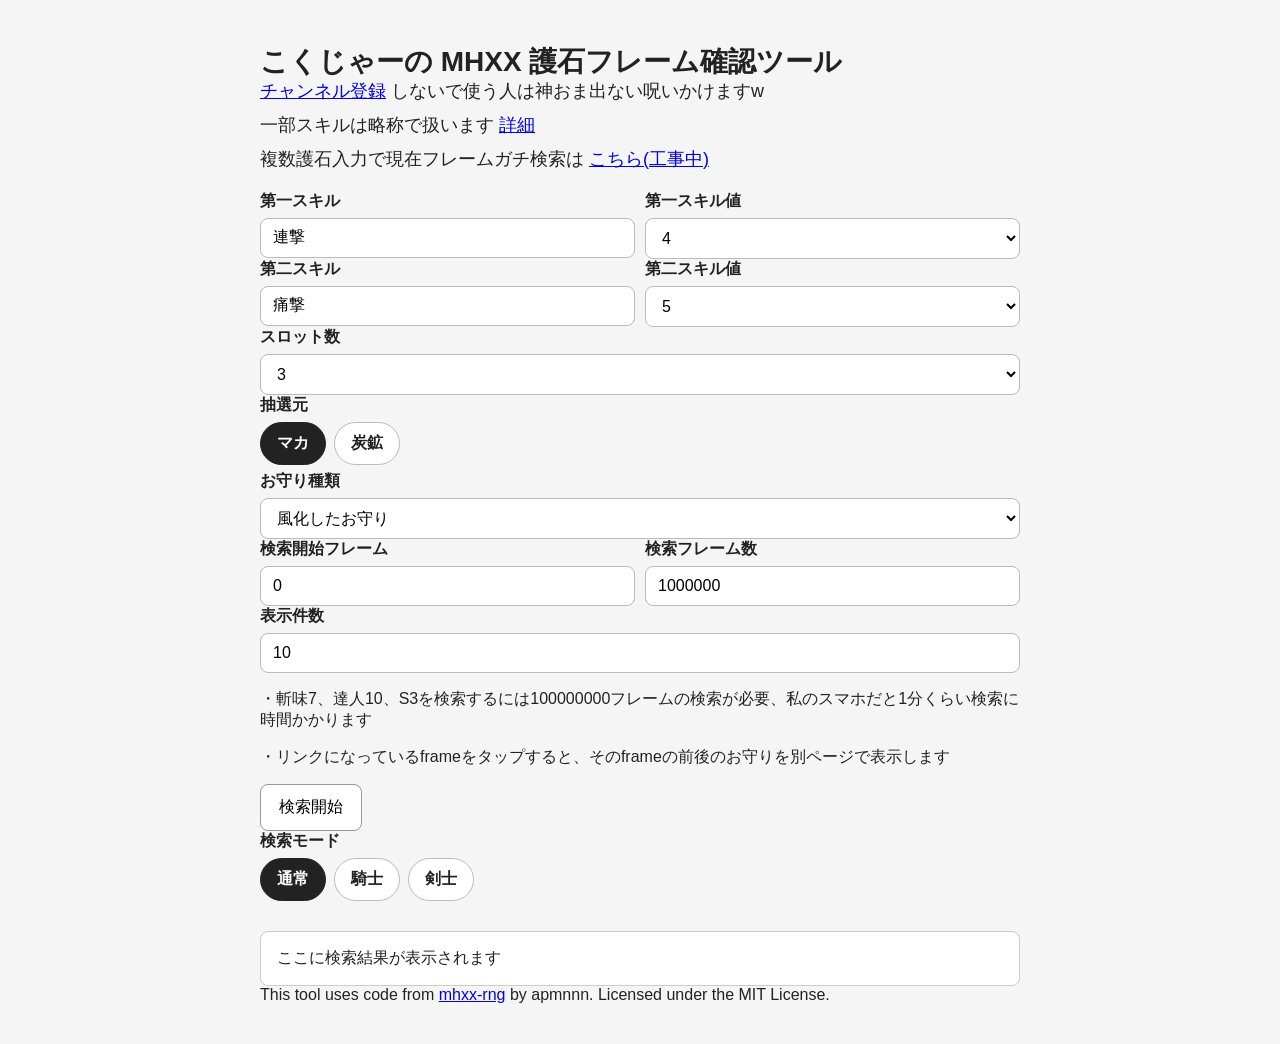
==== index.html @ 11c122ae "Update index.html" ====
<!DOCTYPE html>
<html lang="ja">
<head>
  <!-- Google tag (gtag.js) -->
  <script async src="https://www.googletagmanager.com/gtag/js?id=G-M4K89HTWXB"></script>
  <script>
    window.dataLayer = window.dataLayer || [];
    function gtag(){dataLayer.push(arguments);}
    gtag('js', new Date());

    gtag('config', 'G-M4K89HTWXB');
  </script>
  
  <meta charset="UTF-8">
  <meta name="viewport" content="width=device-width, initial-scale=1.0">
  <title>MHXX Charm Tool</title>
  <link rel="stylesheet" href="style.css">
</head>
<body>
  <main class="container">
    <h1>こくじゃーの MHXX 護石フレーム確認ツール</h1>
    <h2>
      <a href="https://www.youtube.com/@%E3%81%93%E3%81%8F%E3%81%98%E3%82%83%E3%83%BC" target="_blank">チャンネル登録</a>
      しないで使う人は神おま出ない呪いかけますw
    </h2>
    <h2>
      一部スキルは略称で扱います
      <a href="skills.html" target="_blank">詳細</a>
    </h2>

    <h2>
      複数護石入力で現在フレームガチ検索は
      <a href="multi.html" target="_blank">こちら(工事中)</a>
    </h2>
    
    <div class="row">
      <div class="form-group">
        <label for="skill1">第一スキル</label>
        <input type="text" id="skill1" list="skillList" value="連撃">
      </div>

      <div class="form-group">
        <label for="skill1Value">第一スキル値</label>
        <select id="skill1Value">
          <option value="">選択してください</option>
          <option value="0">0</option>
          <option value="1">1</option>
          <option value="2">2</option>
          <option value="3">3</option>
          <option value="4" selected>4</option>
          <option value="5">5</option>
          <option value="6">6</option>
          <option value="7">7</option>
          <option value="8">8</option>
          <option value="9">9</option>
          <option value="10">10</option>
          <option value="11">11</option>
          <option value="12">12</option>
          <option value="13">13</option>
          <option value="14">14</option>
          <option value="15">15</option>
        </select>
      </div>
    </div>

    <div class="row">
      <div class="form-group">
        <label for="skill2">第二スキル</label>
        <input type="text" id="skill2" list="skillList" value="痛撃">
      </div>

      <div class="form-group">
        <label for="skill2Value">第二スキル値</label>
        <select id="skill2Value">
          <option value="">選択してください</option>
          <option value="0">0</option>
          <option value="1">1</option>
          <option value="2">2</option>
          <option value="3">3</option>
          <option value="4">4</option>
          <option value="5" selected>5</option>
          <option value="6">6</option>
          <option value="7">7</option>
          <option value="8">8</option>
          <option value="9">9</option>
          <option value="10">10</option>
          <option value="11">11</option>
          <option value="12">12</option>
          <option value="13">13</option>
          <option value="14">14</option>
          <option value="15">15</option>
        </select>
      </div>
    </div>

    <div class="form-group">
      <label for="slot">スロット数</label>
      <select id="slot">
        <option value="0">0</option>
        <option value="1">1</option>
        <option value="2">2</option>
        <option value="3" selected>3</option>
      </select>
    </div>
    
    <div class="form-group">
      <label>抽選元</label>
      <div class="toggle-group">
        <input type="radio" id="originMaka" name="originType" value="マカ" checked>
        <label for="originMaka" class="toggle-option">マカ</label>
    
        <input type="radio" id="originTankou" name="originType" value="炭鉱">
        <label for="originTankou" class="toggle-option">炭鉱</label>
      </div>
    </div>

    <div class="form-group">
      <label for="charmKind">お守り種類</label>
    
      <select id="charmKind">
        <option value="blue" selected>風化したお守り</option>
        <option value="red">古びたお守り(動作確認してないw)</option>
        <option value="yellow">光るお守り(動かないw)</option>
        <option value="white">なぞのお守り(動かないw)</option>
      </select>
    </div>
    
    <div class="row">
      <div class="form-group">
        <label for="startFrame">検索開始フレーム</label>
        <input type="number" id="startFrame" value="0" min="0" step="1">
      </div>
      <div class="form-group">
        <label for="maxFrames">検索フレーム数</label>
        <input type="number" id="maxFrames" value="1000000" min="1" step="1000">
      </div>
    </div>

    <div class="form-group">
      <label for="displayLimit">表示件数</label>
      <input type="number" id="displayLimit" value="10" min="1" step="1">
    </div>

    <p>・斬味7、達人10、S3を検索するには100000000フレームの検索が必要、私のスマホだと1分くらい検索に時間かかります</p>
    <p>・リンクになっているframeをタップすると、そのframeの前後のお守りを別ページで表示します</p>
    
    <button id="checkButton">検索開始</button>
    
    <div class="form-group">
      <label>検索モード</label>
    
      <div class="toggle-group">
        <input type="radio" id="modeSearch" name="displayMode" value="search" checked>
        <label for="modeSearch" class="toggle-option">通常</label>

        <input type="radio" id="mode-kokujar1" name="displayMode" value="kokujar1">
        <label for="mode-kokujar1" class="toggle-option">騎士</label>
      
        <input type="radio" id="mode-kokujar2" name="displayMode" value="kokujar2">
        <label for="mode-kokujar2" class="toggle-option">剣士</label>
        
      </div>
    </div>
    
    <div class="form-group" id="kokujarSkillArea">
      <label>
        特殊検索スキル
        <a href="special-search-help.html" target="_blank">使い方</a>
      </label>
    
      <div id="kokujarSkillButtons" class="skill-button-group">
        <button type="button" class="skill-toggle active" data-skill="斬味">斬味</button>
        <button type="button" class="skill-toggle active" data-skill="痛撃">痛撃</button>
        <button type="button" class="skill-toggle active" data-skill="連撃">連撃</button>
        <button type="button" class="skill-toggle active" data-skill="達人">達人</button>
        <button type="button" class="skill-toggle active" data-skill="攻撃">攻撃</button>
        <button type="button" class="skill-toggle active" data-skill="会心">会心</button>
        <button type="button" class="skill-toggle active" data-skill="闘魂">闘魂</button>
        <button type="button" class="skill-toggle" data-skill="納刀">納刀</button>
        <button type="button" class="skill-toggle" data-skill="炎熱">炎熱</button>
        <button type="button" class="skill-toggle" data-skill="納研">納研</button>
        <button type="button" class="skill-toggle" data-skill="根性">根性</button>
        <button type="button" class="skill-toggle" data-skill="研師">研師</button>
      </div>
    </div>
    

    
    <div id="searchStatus" class="search-status"></div>
    
    <div id="result" class="result-box">ここに検索結果が表示されます</div>
    <datalist id="skillList"></datalist>

    <footer>
      This tool uses code from
      <a href="https://github.com/apmnnn/mhxx-rng">mhxx-rng</a>
      by apmnnn.
      Licensed under the MIT License.
    </footer>
  </main>

  <script src="script.js"></script>
</body>
</html>
---- style.css ----
body {
  font-family: sans-serif;
  margin: 0;
  background: #f5f5f5;
  color: #222;
}

.container {
  max-width: 760px;
  margin: 0 auto;
  padding: 24px 16px 40px;
}

h1 {
  font-size: 28px;
  margin-bottom: 8px;
}

h2 {
  font-size: 18px;
  font-weight: normal;
  margin-top: -10px;
  margin-bottom: 20px;
}

.description {
  color: #666;
  margin-bottom: 24px;
}

.row {
  display: flex;
  gap: 10px;
}
.row .form-group {
  flex: 1;
}

label {
  display: block;
  font-weight: bold;
  margin-bottom: 6px;
}

input,
select,
button {
  box-sizing: border-box;
  font-size: 16px;
}

input,
select {
  width: 100%;
  padding: 10px 12px;
  border: 1px solid #bbb;
  border-radius: 8px;
  background: #fff;
}

button {
  padding: 12px 18px;
  border: 1px solid #999;
  border-radius: 8px;
  background: #fff;
  cursor: pointer;
}

button:hover {
  background: #f0f0f0;
}

.result-box {
  margin-top: 24px;
  padding: 16px;
  border: 1px solid #ccc;
  border-radius: 8px;
  background: #fff;
  white-space: normal;
  word-break: break-word;
}

.form-group input,
.form-group select {
  width: 100%;
  box-sizing: border-box;
}

/* スマホ対応 */
@media (max-width: 640px) {
  .container {
    padding: 20px 12px 32px;
  }

  h1 {
    font-size: 24px;
  }

  .row {
    gap: 12px;
    margin-bottom: 16px;
  }

  button {
    width: 100%;
  }
}

.toggle-group {
  display: flex;
  gap: 8px;
  flex-wrap: wrap;
}

.toggle-group input[type="radio"] {
  display: none;
}

.toggle-option {
  display: inline-block;
  padding: 10px 16px;
  border: 1px solid #bbb;
  border-radius: 999px;
  background: #fff;
  cursor: pointer;
  user-select: none;
  transition: 0.15s ease;
}

.toggle-group input[type="radio"]:checked + .toggle-option {
  background: #222;
  color: #fff;
  border-color: #222;
}

.toggle-option:hover {
  background: #f0f0f0;
}

.toggle-group input[type="radio"]:checked + .toggle-option:hover {
  background: #222;
}

.search-status {
  margin-top: 10px;
  font-size: 14px;
  color: #666;
}

.skill-toggle {
  padding: 8px 14px;
  border: 1px solid #bbb;
  border-radius: 999px;
  background: #eee;
  cursor: pointer;
}

.skill-toggle.active {
  background: #222;
  color: #fff;
  border-color: #222;
}

.skill-button-group {
  display: flex;
  flex-wrap: wrap;
  gap: 8px;
}

.skill-toggle {
  width: auto;
  padding: 10px 16px;
  border: 1px solid #bbb;
  border-radius: 999px;
  background: #eee;
  cursor: pointer;
  flex: 0 0 auto;
}

.skill-toggle.active {
  background: #222;
  color: #fff;
  border-color: #222;
}

.skill-toggle:hover {
  background: #f0f0f0;
}

.skill-toggle.active:hover {
  background: #222;
}

#kokujarSkillArea {
  display: none;
}

.charm-block {
  margin-top: 28px;
  padding: 16px;
  border: 1px solid #ccc;
  border-radius: 8px;
  background: #fff;
}

.charm-block h2 {
  margin-top: 0;
  margin-bottom: 16px;
  font-size: 20px;
  font-weight: bold;
}

.charm-block .row {
  margin-bottom: 14px;
}
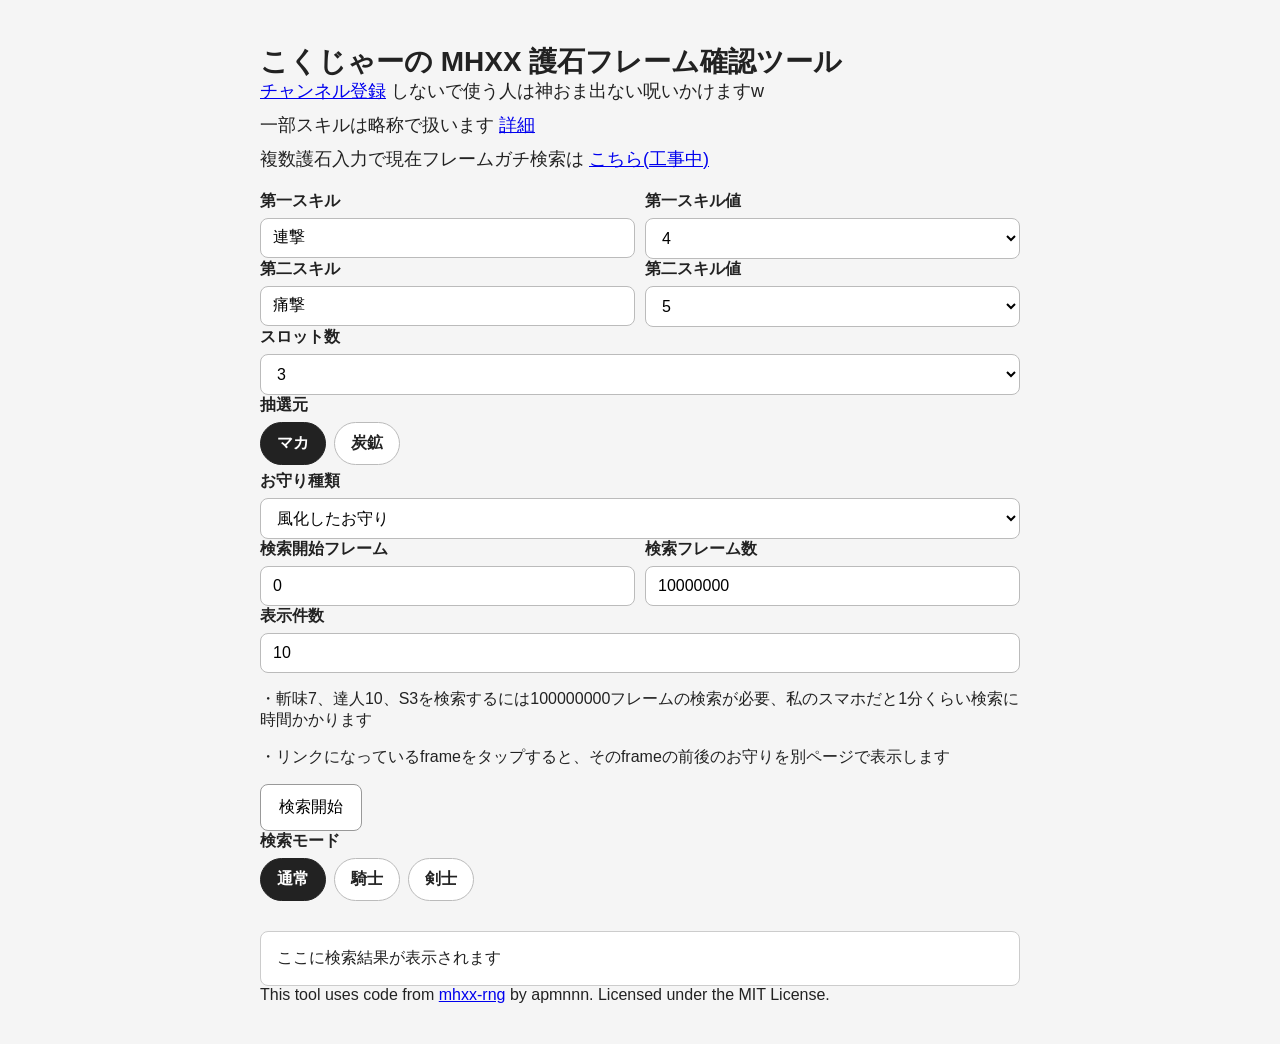
==== commit 738d1e7a: "Update index.html" ====
--- a/index.html
+++ b/index.html
@@ -132,7 +132,7 @@
       </div>
       <div class="form-group">
         <label for="maxFrames">検索フレーム数</label>
-        <input type="number" id="maxFrames" value="1000000" min="1" step="1000">
+        <input type="number" id="maxFrames" value="10000000" min="1" step="1000">
       </div>
     </div>
 
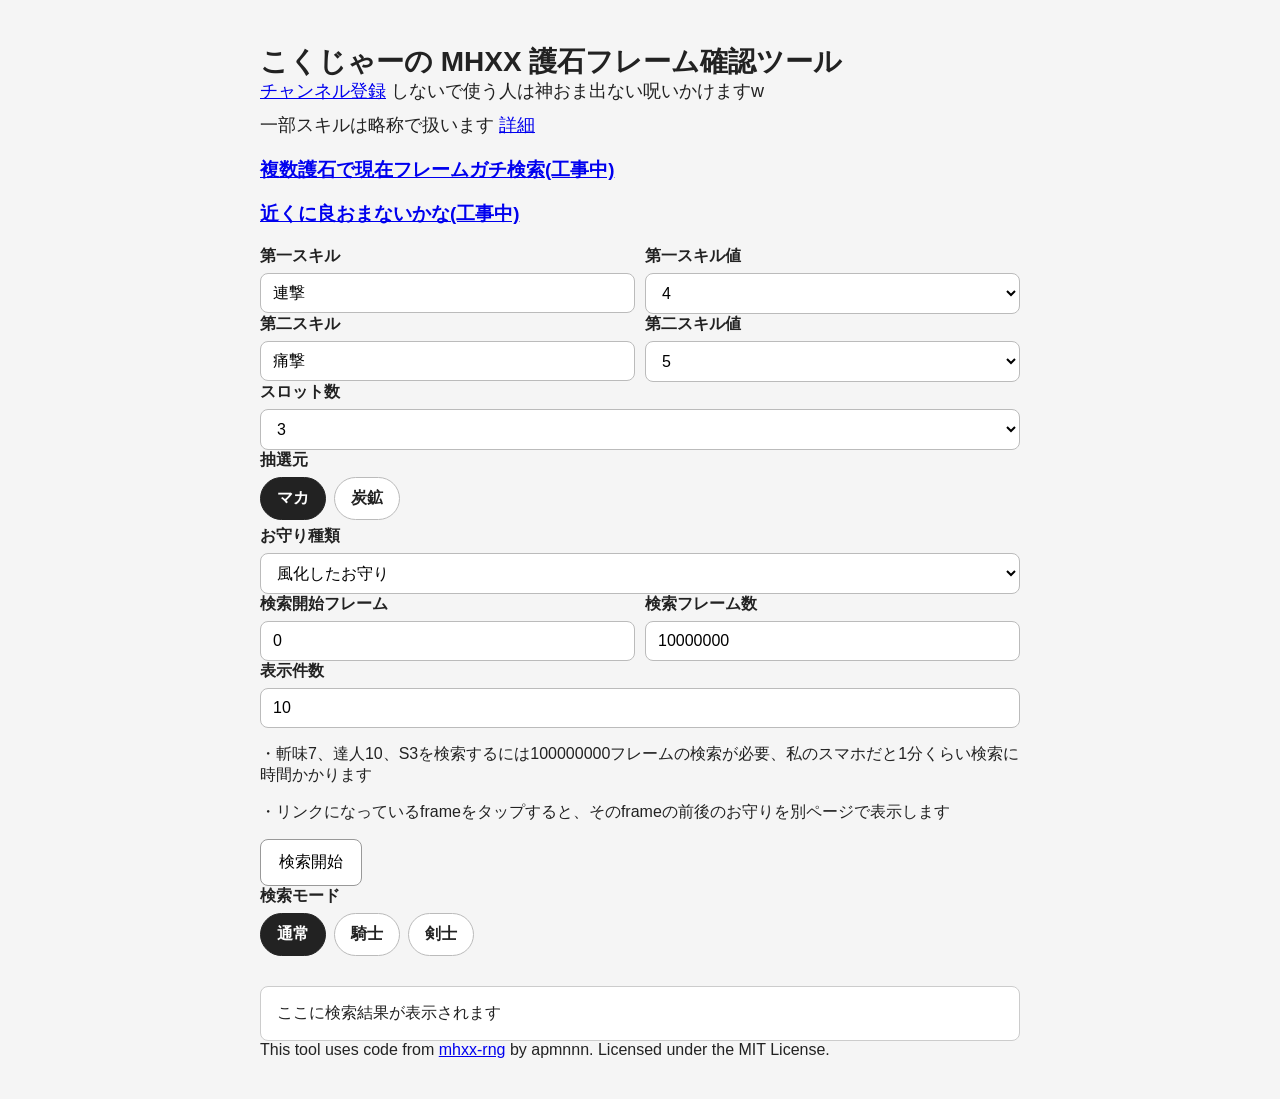
==== commit dc3a860f: "Update index.html" ====
--- a/index.html
+++ b/index.html
@@ -28,10 +28,13 @@
       <a href="skills.html" target="_blank">詳細</a>
     </h2>
 
-    <h2>
-      複数護石入力で現在フレームガチ検索は
-      <a href="multi.html" target="_blank">こちら(工事中)</a>
-    </h2>
+    <h3>
+      <a href="multi.html" target="_blank">複数護石で現在フレームガチ検索(工事中)</a>
+    </h3>
+    
+    <h3>
+      <a href="nearSpecialStone.html" target="_blank">近くに良おまないかな(工事中)</a>
+    </h3>
     
     <div class="row">
       <div class="form-group">
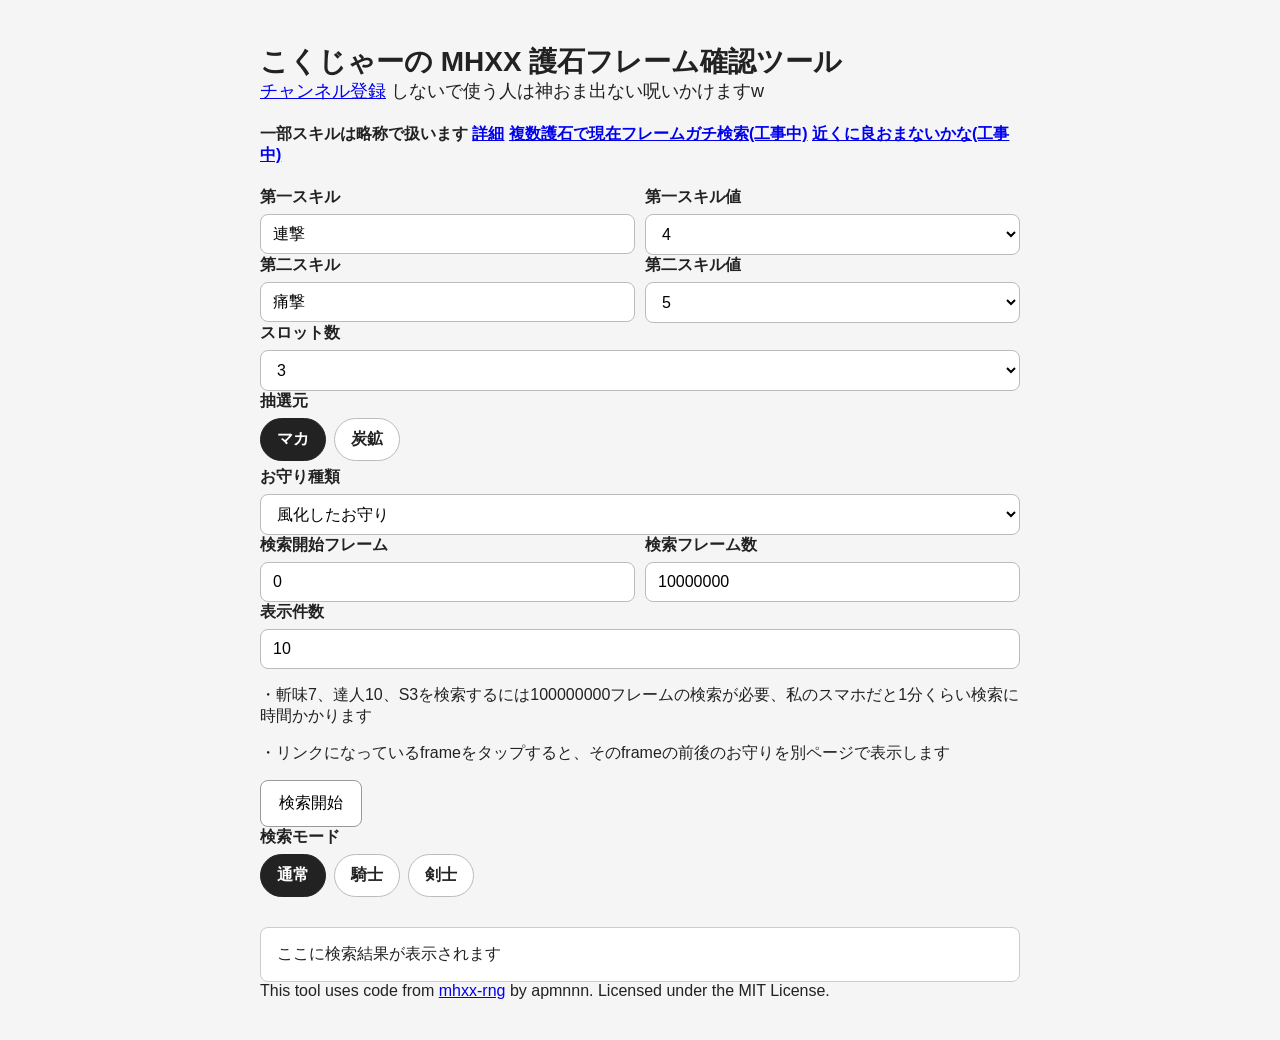
==== commit be03bd06: "Update index.html" ====
--- a/index.html
+++ b/index.html
@@ -23,18 +23,12 @@
       <a href="https://www.youtube.com/@%E3%81%93%E3%81%8F%E3%81%98%E3%82%83%E3%83%BC" target="_blank">チャンネル登録</a>
       しないで使う人は神おま出ない呪いかけますw
     </h2>
-    <h2>
+    <h4>
       一部スキルは略称で扱います
       <a href="skills.html" target="_blank">詳細</a>
-    </h2>
-
-    <h3>
       <a href="multi.html" target="_blank">複数護石で現在フレームガチ検索(工事中)</a>
-    </h3>
-    
-    <h3>
       <a href="nearSpecialStone.html" target="_blank">近くに良おまないかな(工事中)</a>
-    </h3>
+    </h4>
     
     <div class="row">
       <div class="form-group">
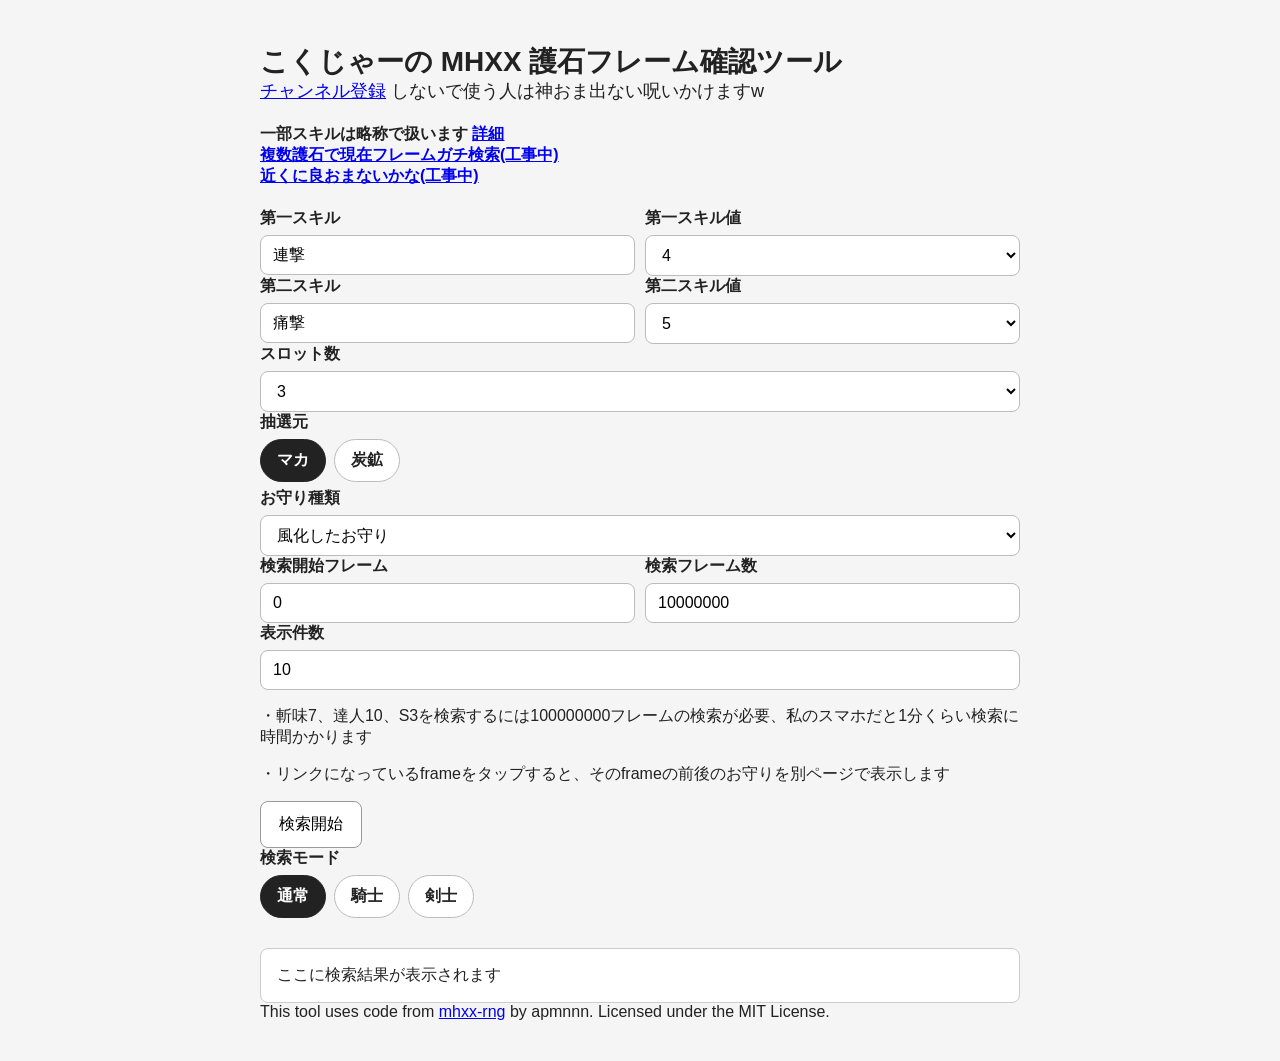
==== commit 88544173: "Update index.html" ====
--- a/index.html
+++ b/index.html
@@ -25,8 +25,8 @@
     </h2>
     <h4>
       一部スキルは略称で扱います
-      <a href="skills.html" target="_blank">詳細</a>
-      <a href="multi.html" target="_blank">複数護石で現在フレームガチ検索(工事中)</a>
+      <a href="skills.html" target="_blank">詳細</a><br>
+      <a href="multi.html" target="_blank">複数護石で現在フレームガチ検索(工事中)</a><br>
       <a href="nearSpecialStone.html" target="_blank">近くに良おまないかな(工事中)</a>
     </h4>
     
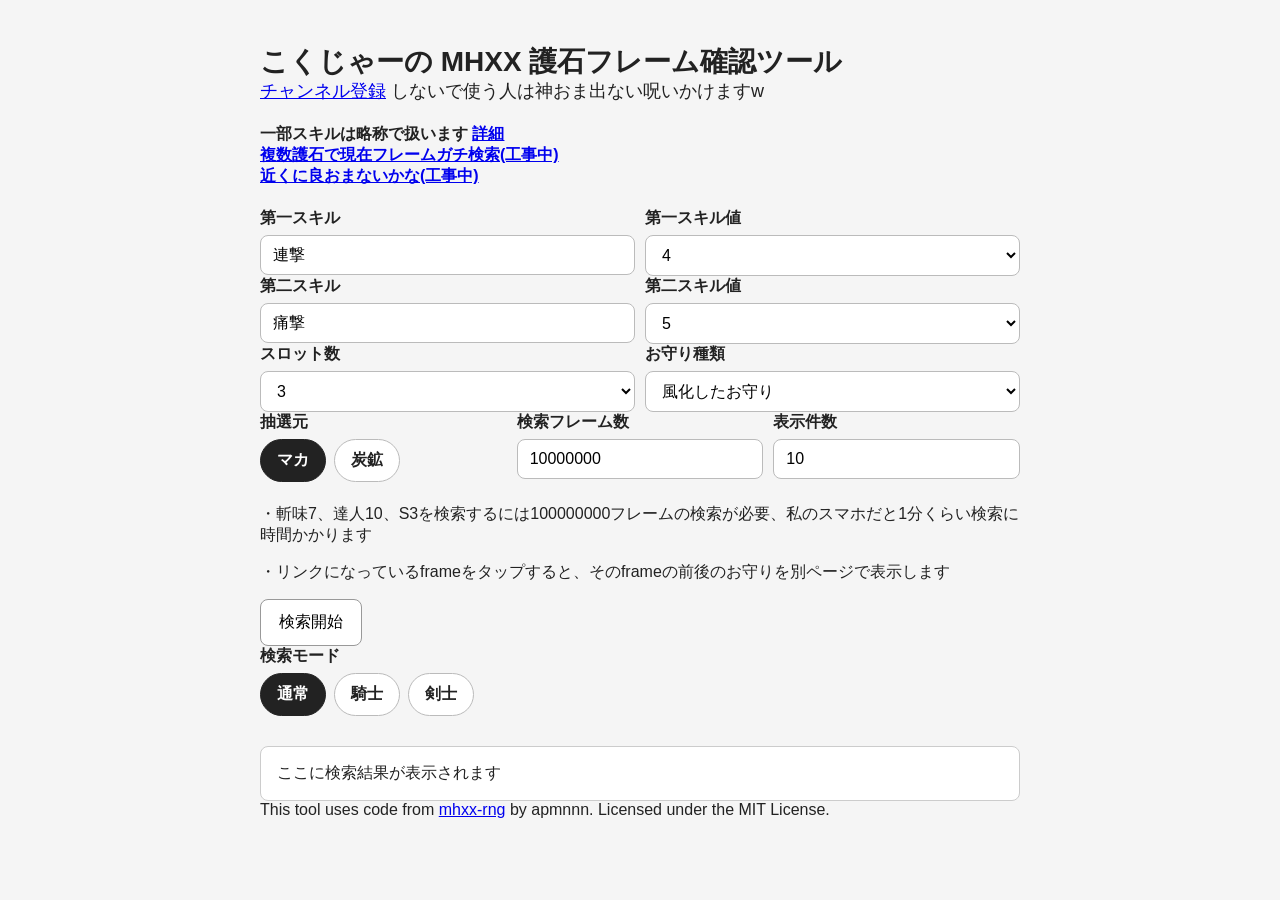
==== commit 468768c7: "Update index.html" ====
--- a/index.html
+++ b/index.html
@@ -90,54 +90,49 @@
       </div>
     </div>
 
-    <div class="form-group">
-      <label for="slot">スロット数</label>
-      <select id="slot">
-        <option value="0">0</option>
-        <option value="1">1</option>
-        <option value="2">2</option>
-        <option value="3" selected>3</option>
-      </select>
-    </div>
-    
-    <div class="form-group">
-      <label>抽選元</label>
-      <div class="toggle-group">
-        <input type="radio" id="originMaka" name="originType" value="マカ" checked>
-        <label for="originMaka" class="toggle-option">マカ</label>
-    
-        <input type="radio" id="originTankou" name="originType" value="炭鉱">
-        <label for="originTankou" class="toggle-option">炭鉱</label>
+    <div class="row">
+      <div class="form-group">
+        <label for="slot">スロット数</label>
+        <select id="slot">
+          <option value="0">0</option>
+          <option value="1">1</option>
+          <option value="2">2</option>
+          <option value="3" selected>3</option>
+        </select>
       </div>
-    </div>
-
-    <div class="form-group">
-      <label for="charmKind">お守り種類</label>
-    
-      <select id="charmKind">
-        <option value="blue" selected>風化したお守り</option>
-        <option value="red">古びたお守り(動作確認してないw)</option>
-        <option value="yellow">光るお守り(動かないw)</option>
-        <option value="white">なぞのお守り(動かないw)</option>
-      </select>
+      <div class="form-group">
+        <label for="charmKind">お守り種類</label>
+      
+        <select id="charmKind">
+          <option value="blue" selected>風化したお守り</option>
+          <option value="red">古びたお守り(動作確認してないw)</option>
+          <option value="yellow">光るお守り(動かないw)</option>
+          <option value="white">なぞのお守り(動かないw)</option>
+        </select>
+      </div>
     </div>
     
     <div class="row">
       <div class="form-group">
-        <label for="startFrame">検索開始フレーム</label>
-        <input type="number" id="startFrame" value="0" min="0" step="1">
+        <label>抽選元</label>
+        <div class="toggle-group">
+          <input type="radio" id="originMaka" name="originType" value="マカ" checked>
+          <label for="originMaka" class="toggle-option">マカ</label>
+      
+          <input type="radio" id="originTankou" name="originType" value="炭鉱">
+          <label for="originTankou" class="toggle-option">炭鉱</label>
+        </div>
       </div>
       <div class="form-group">
         <label for="maxFrames">検索フレーム数</label>
         <input type="number" id="maxFrames" value="10000000" min="1" step="1000">
       </div>
+      <div class="form-group">
+        <label for="displayLimit">表示件数</label>
+        <input type="number" id="displayLimit" value="10" min="1" step="1">
+      </div>
     </div>
-
-    <div class="form-group">
-      <label for="displayLimit">表示件数</label>
-      <input type="number" id="displayLimit" value="10" min="1" step="1">
-    </div>
-
+    
     <p>・斬味7、達人10、S3を検索するには100000000フレームの検索が必要、私のスマホだと1分くらい検索に時間かかります</p>
     <p>・リンクになっているframeをタップすると、そのframeの前後のお守りを別ページで表示します</p>
     
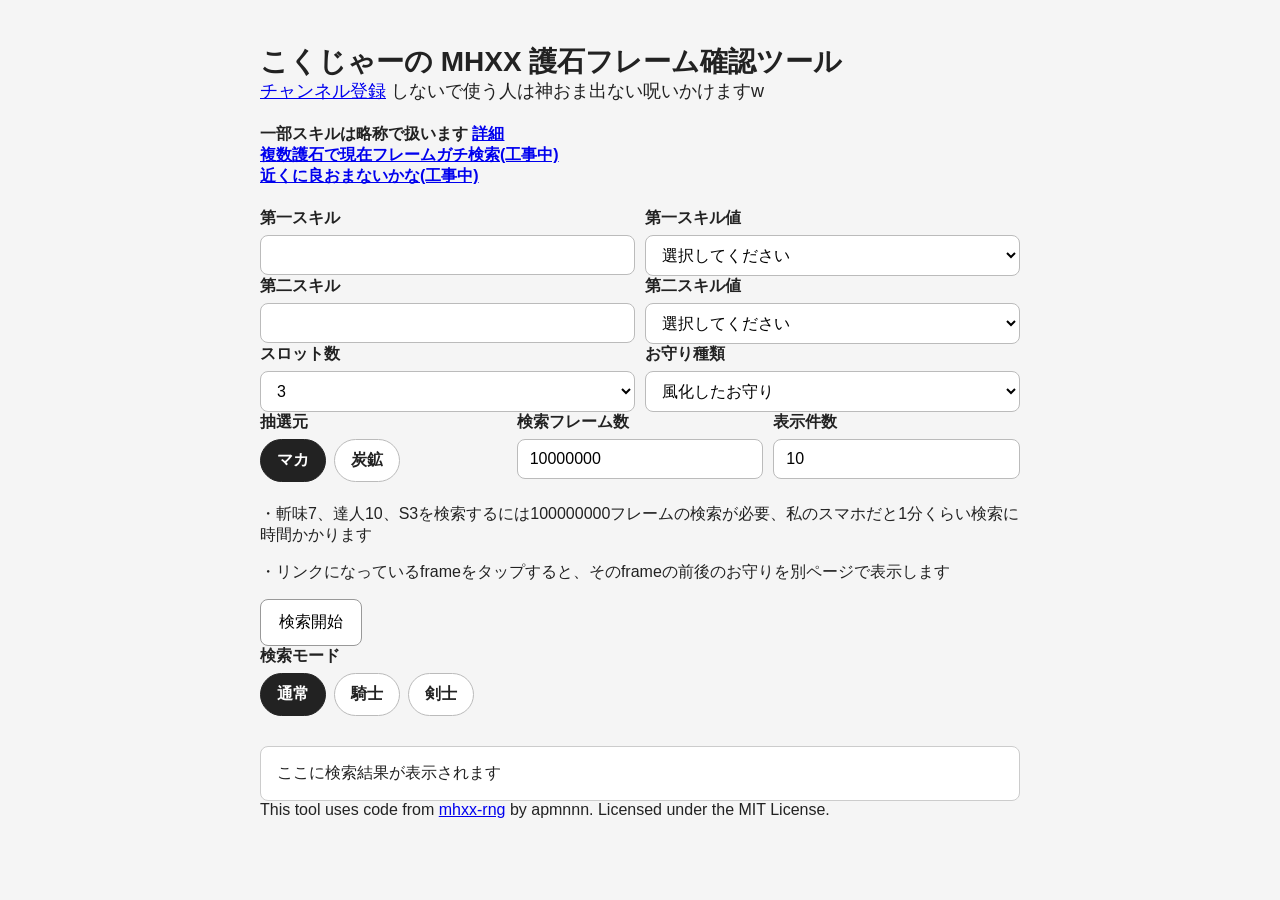
==== commit b558b5cb: "Update index.html" ====
--- a/index.html
+++ b/index.html
@@ -33,18 +33,18 @@
     <div class="row">
       <div class="form-group">
         <label for="skill1">第一スキル</label>
-        <input type="text" id="skill1" list="skillList" value="連撃">
+        <input type="text" id="skill1" list="skillList">
       </div>
 
       <div class="form-group">
         <label for="skill1Value">第一スキル値</label>
         <select id="skill1Value">
-          <option value="">選択してください</option>
+          <option value="" selected>選択してください</option>
           <option value="0">0</option>
           <option value="1">1</option>
           <option value="2">2</option>
           <option value="3">3</option>
-          <option value="4" selected>4</option>
+          <option value="4">4</option>
           <option value="5">5</option>
           <option value="6">6</option>
           <option value="7">7</option>
@@ -63,19 +63,19 @@
     <div class="row">
       <div class="form-group">
         <label for="skill2">第二スキル</label>
-        <input type="text" id="skill2" list="skillList" value="痛撃">
+        <input type="text" id="skill2" list="skillList">
       </div>
 
       <div class="form-group">
         <label for="skill2Value">第二スキル値</label>
         <select id="skill2Value">
-          <option value="">選択してください</option>
+          <option value="" selected>選択してください</option>
           <option value="0">0</option>
           <option value="1">1</option>
           <option value="2">2</option>
           <option value="3">3</option>
           <option value="4">4</option>
-          <option value="5" selected>5</option>
+          <option value="5">5</option>
           <option value="6">6</option>
           <option value="7">7</option>
           <option value="8">8</option>
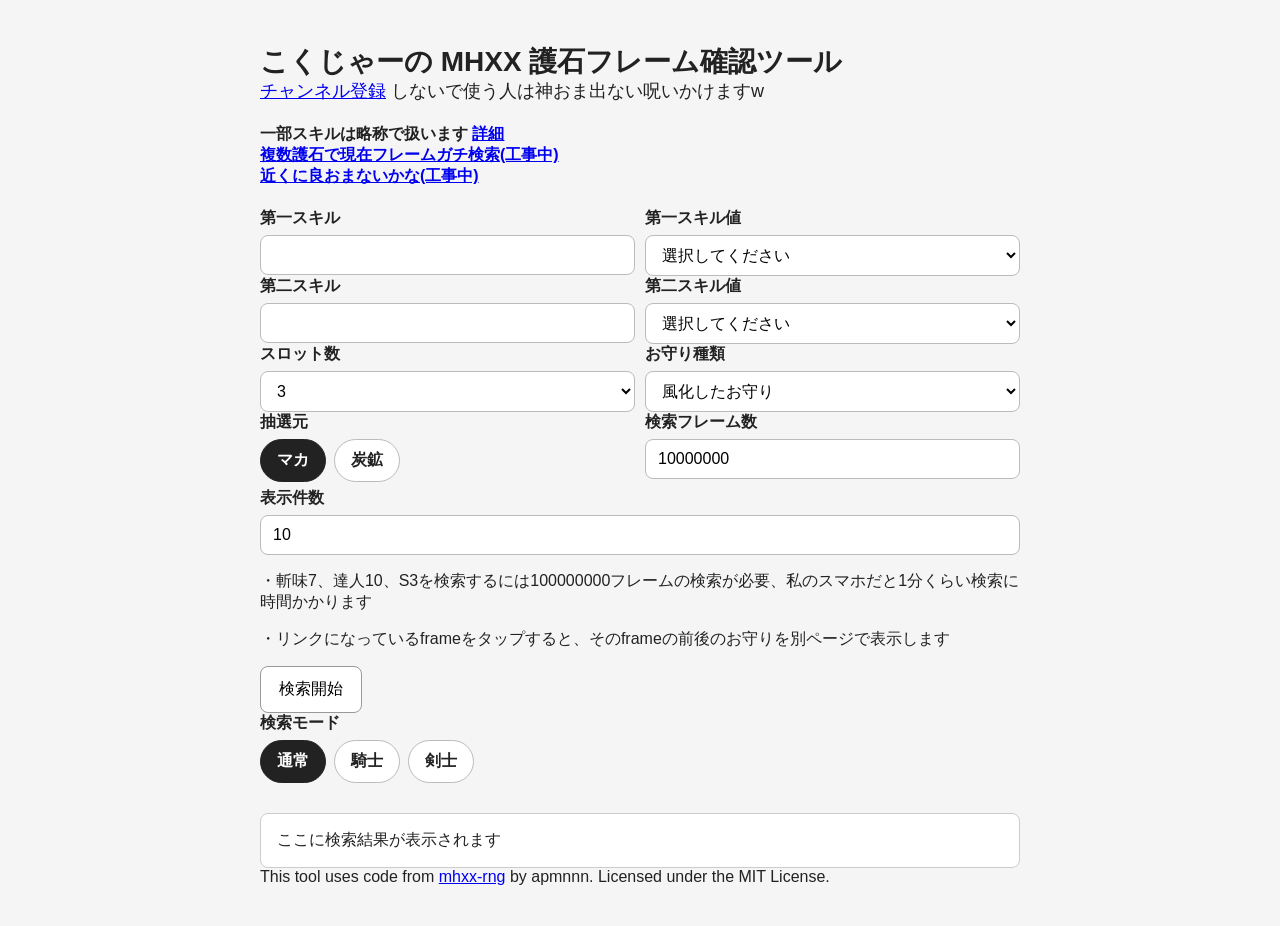
==== commit e6b48604: "Update index.html" ====
--- a/index.html
+++ b/index.html
@@ -127,10 +127,11 @@
         <label for="maxFrames">検索フレーム数</label>
         <input type="number" id="maxFrames" value="10000000" min="1" step="1000">
       </div>
-      <div class="form-group">
-        <label for="displayLimit">表示件数</label>
-        <input type="number" id="displayLimit" value="10" min="1" step="1">
-      </div>
+    </div>
+    
+    <div class="form-group">
+      <label for="displayLimit">表示件数</label>
+      <input type="number" id="displayLimit" value="10" min="1" step="1">
     </div>
     
     <p>・斬味7、達人10、S3を検索するには100000000フレームの検索が必要、私のスマホだと1分くらい検索に時間かかります</p>
